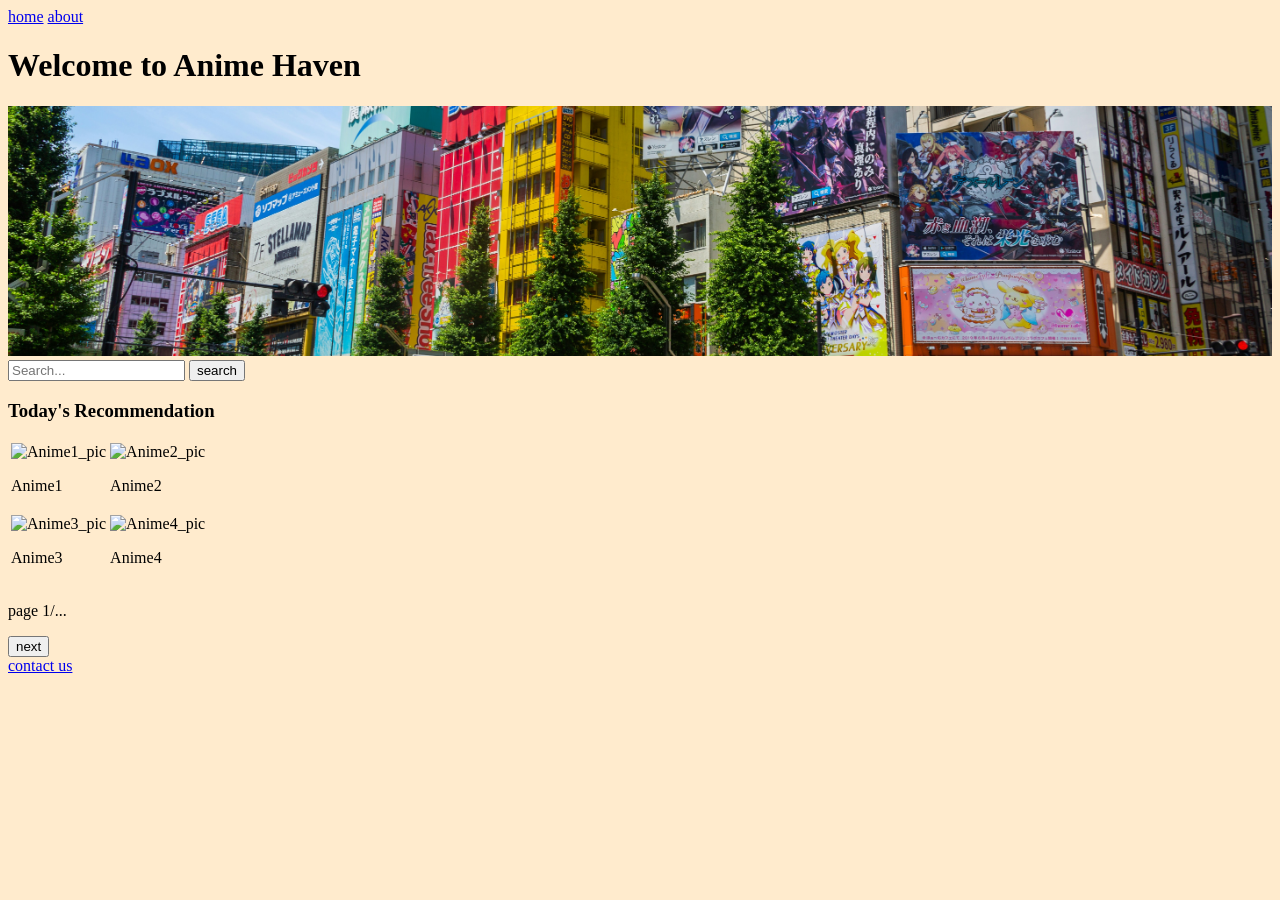
==== index.html @ 59541c29 "two_html_file" ====
<!DOCTYPE html>
<html>
    <head>
        <title>homepage</title>
    </head>

    <body style="background-color: blanchedalmond;">
        <header>
            <nav>
                <a href="index.html">home</a>
                <a href="about.html">about</a>
            </nav>
        </header>
        
        <div>
            <h1>Welcome to Anime Haven</h1>
            <img src="sebastian-kurpiel-R7qWs39obtk-unsplash.jpg" alt="akihabara" width="100%" height="250px" style="object-fit: cover;">
            <div id="search_bar">
                <input type="search" placeholder="Search...">
                <button id="search_button">search</button>
            </div>

            <div id="Todays_Recommendaton">
                <h3>Today's Recommendation</h3>
                <table>
                    <tr>
                        <td>
                            <img src="" alt="Anime1_pic">
                            <p>Anime1</p>
                        </td>
                        <td>
                            <img src="" alt="Anime2_pic">
                            <p>Anime2</p>
                        </td>
                    </tr>
                    <tr>
                        <td>
                            <img src="" alt="Anime3_pic">
                            <p>Anime3</p>
                        </td>
                        <td>
                            <img src="" alt="Anime4_pic">
                            <p>Anime4</p>
                        </td>
                    </tr>
                </table>
                <p>page 1/...</p>
                <button id="next_page">next</button>
            </div>
        </div>

        <footer>
            <a href="#">contact us</a>
        </footer>

    </body>
</html>
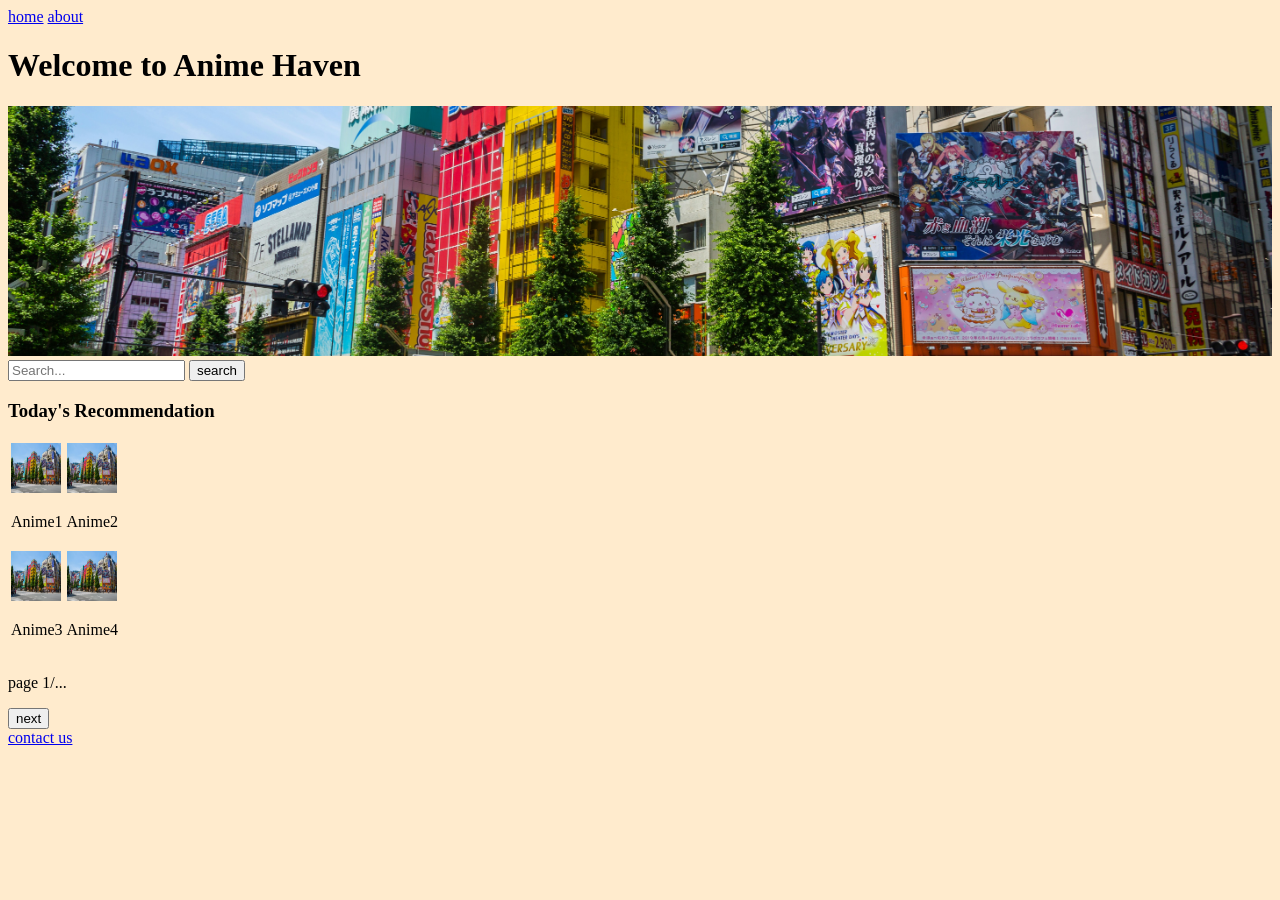
==== commit 2977ae41: "picture_placeholder" ====
--- a/index.html
+++ b/index.html
@@ -25,21 +25,21 @@
                 <table>
                     <tr>
                         <td>
-                            <img src="" alt="Anime1_pic">
+                            <img src="sebastian-kurpiel-R7qWs39obtk-unsplash.jpg" alt="Anime1_pic" width="50px" height="50px">
                             <p>Anime1</p>
                         </td>
                         <td>
-                            <img src="" alt="Anime2_pic">
+                            <img src="sebastian-kurpiel-R7qWs39obtk-unsplash.jpg" alt="Anime2_pic" width="50px" height="50px">
                             <p>Anime2</p>
                         </td>
                     </tr>
                     <tr>
                         <td>
-                            <img src="" alt="Anime3_pic">
+                            <img src="sebastian-kurpiel-R7qWs39obtk-unsplash.jpg" alt="Anime3_pic" width="50px" height="50px">
                             <p>Anime3</p>
                         </td>
                         <td>
-                            <img src="" alt="Anime4_pic">
+                            <img src="sebastian-kurpiel-R7qWs39obtk-unsplash.jpg" alt="Anime4_pic" width="50px" height="50px">
                             <p>Anime4</p>
                         </td>
                     </tr>
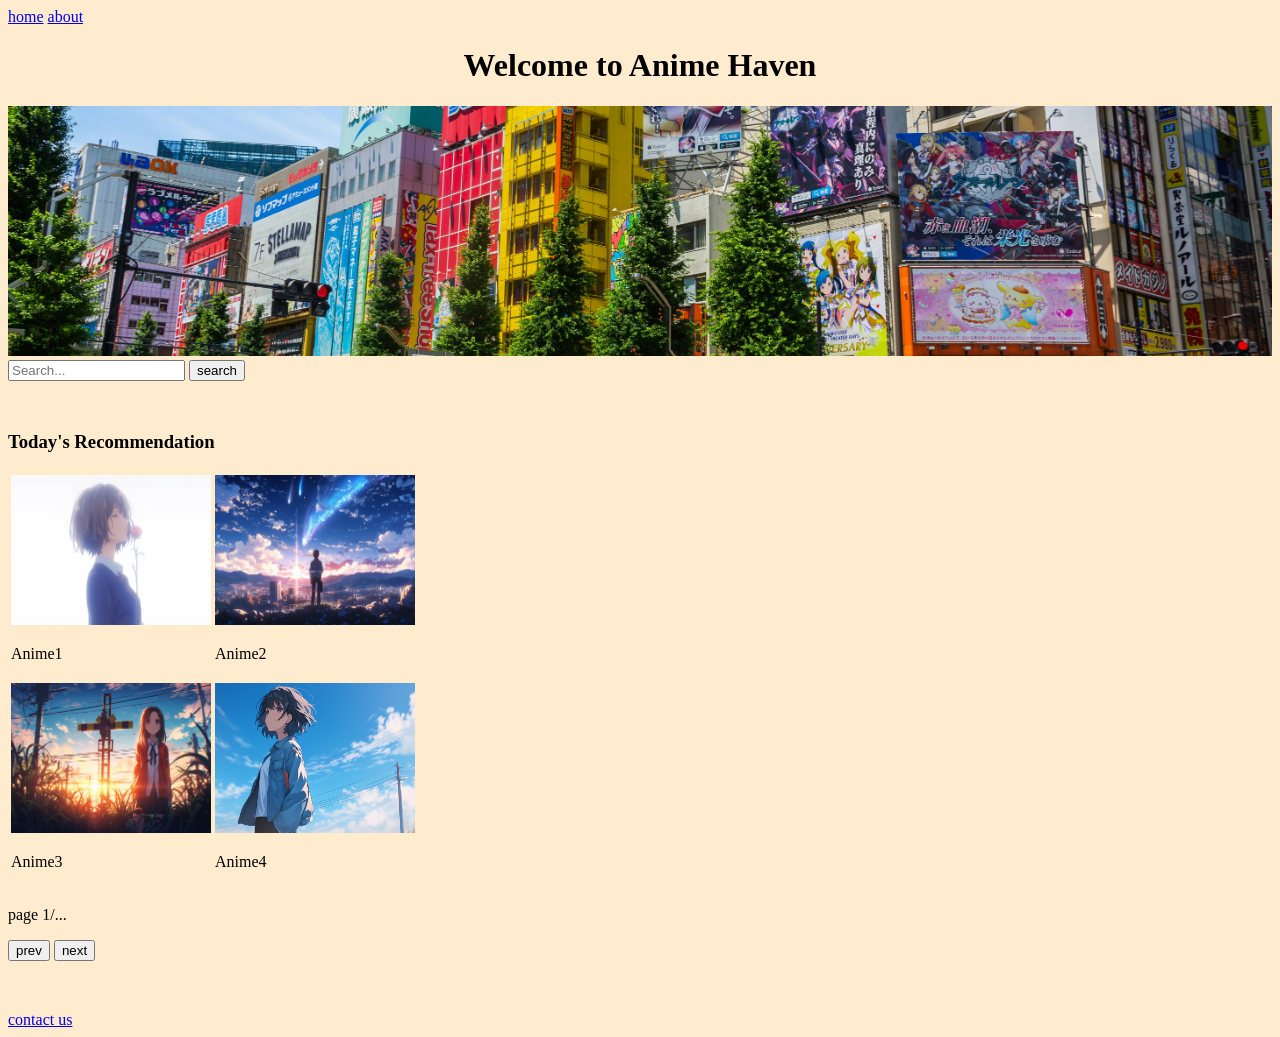
==== commit aae78a1b: "Add CSS_File" ====
--- a/index.html
+++ b/index.html
@@ -2,9 +2,10 @@
 <html>
     <head>
         <title>homepage</title>
+        <link rel="stylesheet" href="style.css">
     </head>
 
-    <body style="background-color: blanchedalmond;">
+    <body>
         <header>
             <nav>
                 <a href="index.html">home</a>
@@ -17,7 +18,7 @@
             <img src="sebastian-kurpiel-R7qWs39obtk-unsplash.jpg" alt="akihabara" width="100%" height="250px" style="object-fit: cover;">
             <div id="search_bar">
                 <input type="search" placeholder="Search...">
-                <button id="search_button">search</button>
+                <button id="search_button"">search</button>
             </div>
 
             <div id="Todays_Recommendaton">
@@ -25,26 +26,27 @@
                 <table>
                     <tr>
                         <td>
-                            <img src="sebastian-kurpiel-R7qWs39obtk-unsplash.jpg" alt="Anime1_pic" width="50px" height="50px">
+                            <img src="qiaominxu_qiao-ming-xu-a-woman-8878127_1920.jpg" alt="Anime1_pic" width="200px" height="150px">
                             <p>Anime1</p>
                         </td>
                         <td>
-                            <img src="sebastian-kurpiel-R7qWs39obtk-unsplash.jpg" alt="Anime2_pic" width="50px" height="50px">
+                            <img src="qiaominxu_qiao-ming-xu-a-woman-8878159_1920.jpg" alt="Anime2_pic" width="200px" height="150px">
                             <p>Anime2</p>
                         </td>
                     </tr>
                     <tr>
                         <td>
-                            <img src="sebastian-kurpiel-R7qWs39obtk-unsplash.jpg" alt="Anime3_pic" width="50px" height="50px">
+                            <img src="qiaominxu_qiao-ming-xu-ai-generated-8750161.jpg" alt="Anime3_pic" width="200px" height="150px">
                             <p>Anime3</p>
                         </td>
                         <td>
-                            <img src="sebastian-kurpiel-R7qWs39obtk-unsplash.jpg" alt="Anime4_pic" width="50px" height="50px">
+                            <img src="qiaominxu_qiao-ming-xu-ai-generated-9362642.png" alt="Anime4_pic" width="200px" height="150px">
                             <p>Anime4</p>
                         </td>
                     </tr>
                 </table>
                 <p>page 1/...</p>
+                <button id="prev_page">prev</button>
                 <button id="next_page">next</button>
             </div>
         </div>
--- a/style.css
+++ b/style.css
@@ -0,0 +1,11 @@
+body {
+    background-color: blanchedalmond;
+}
+
+h1 {
+    text-align: center;
+}
+
+#Todays_Recommendaton {
+    margin: 50px 0px;
+}
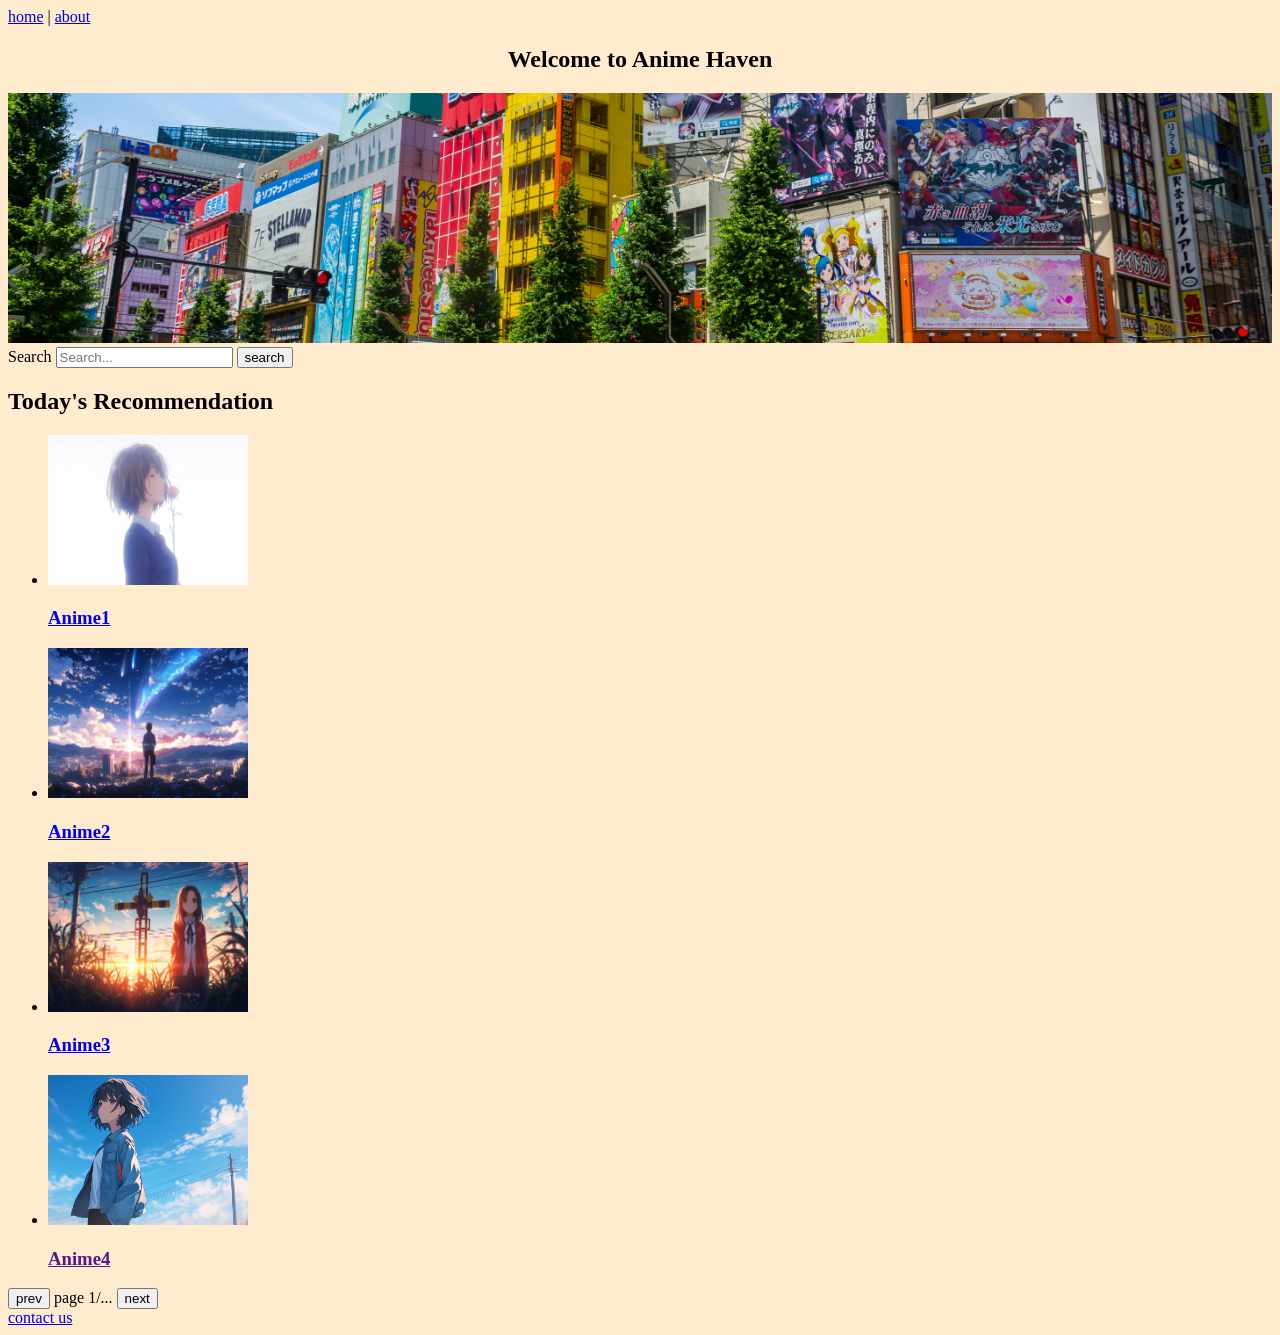
==== commit 4e8f9aca: "modify_the_HTML_tag" ====
--- a/index.html
+++ b/index.html
@@ -9,51 +9,73 @@
         <header>
             <nav>
                 <a href="index.html">home</a>
+                <span>|</span>
                 <a href="about.html">about</a>
             </nav>
         </header>
         
-        <div>
-            <h1>Welcome to Anime Haven</h1>
-            <img src="sebastian-kurpiel-R7qWs39obtk-unsplash.jpg" alt="akihabara" width="100%" height="250px" style="object-fit: cover;">
-            <div id="search_bar">
-                <input type="search" placeholder="Search...">
-                <button id="search_button"">search</button>
-            </div>
+        <main>
+            <section>
+                <h1>Welcome to Anime Haven</h1>
 
-            <div id="Todays_Recommendaton">
-                <h3>Today's Recommendation</h3>
-                <table>
-                    <tr>
-                        <td>
-                            <img src="qiaominxu_qiao-ming-xu-a-woman-8878127_1920.jpg" alt="Anime1_pic" width="200px" height="150px">
-                            <p>Anime1</p>
-                        </td>
-                        <td>
-                            <img src="qiaominxu_qiao-ming-xu-a-woman-8878159_1920.jpg" alt="Anime2_pic" width="200px" height="150px">
-                            <p>Anime2</p>
-                        </td>
-                    </tr>
-                    <tr>
-                        <td>
-                            <img src="qiaominxu_qiao-ming-xu-ai-generated-8750161.jpg" alt="Anime3_pic" width="200px" height="150px">
-                            <p>Anime3</p>
-                        </td>
-                        <td>
-                            <img src="qiaominxu_qiao-ming-xu-ai-generated-9362642.png" alt="Anime4_pic" width="200px" height="150px">
-                            <p>Anime4</p>
-                        </td>
-                    </tr>
-                </table>
-                <p>page 1/...</p>
-                <button id="prev_page">prev</button>
-                <button id="next_page">next</button>
-            </div>
-        </div>
+                <img src="sebastian-kurpiel-R7qWs39obtk-unsplash.jpg" alt="akihabara" width="100%" height="250px" style="object-fit: cover;">
+                
+                <form>
+                    <label for="site-search">Search</label>
+                    <input type="search" placeholder="Search...">
+                    <button id="search_button" type="submit">search</button>
+                </form>
+            </section>
+
+            <section>
+                <h2>Today's Recommendation</h2>
+                
+                <ul>
+                    <li>
+                        <div>
+                            <a href="#">
+                                <img src="qiaominxu_qiao-ming-xu-a-woman-8878127_1920.jpg" alt="Anime1_pic" width="200px" height="150px">
+                                <h3>Anime1</h3>
+                            </a>
+                        </div>
+                    </li>
+                    <li>
+                        <div>
+                            <a href="#">
+                                <img src="qiaominxu_qiao-ming-xu-a-woman-8878159_1920.jpg" alt="Anime2_pic" width="200px" height="150px">
+                                <h3>Anime2</h3>
+                            </a>
+                        </div>
+                    </li>
+                    <li>
+                        <div>
+                            <a href="#">
+                                <img src="qiaominxu_qiao-ming-xu-ai-generated-8750161.jpg" alt="Anime3_pic" width="200px" height="150px">
+                                <h3>Anime3</h3>
+                            </a>
+                        </div>
+                    </li>
+                    <li>
+                        <div>
+                            <a href="">
+                                <img src="qiaominxu_qiao-ming-xu-ai-generated-9362642.png" alt="Anime4_pic" width="200px" height="150px">
+                                <h3>Anime4</h3>
+                            </a>
+                        </div>
+                    </li>
+                </ul>
+
+                <nav>
+                    <button type="button">prev</button>
+                    <span>page 1/...</span>
+                    <button type="button">next</button>
+                </nav>
+            </section>
+
+        </main>
 
         <footer>
             <a href="#">contact us</a>
         </footer>
-
     </body>
 </html>
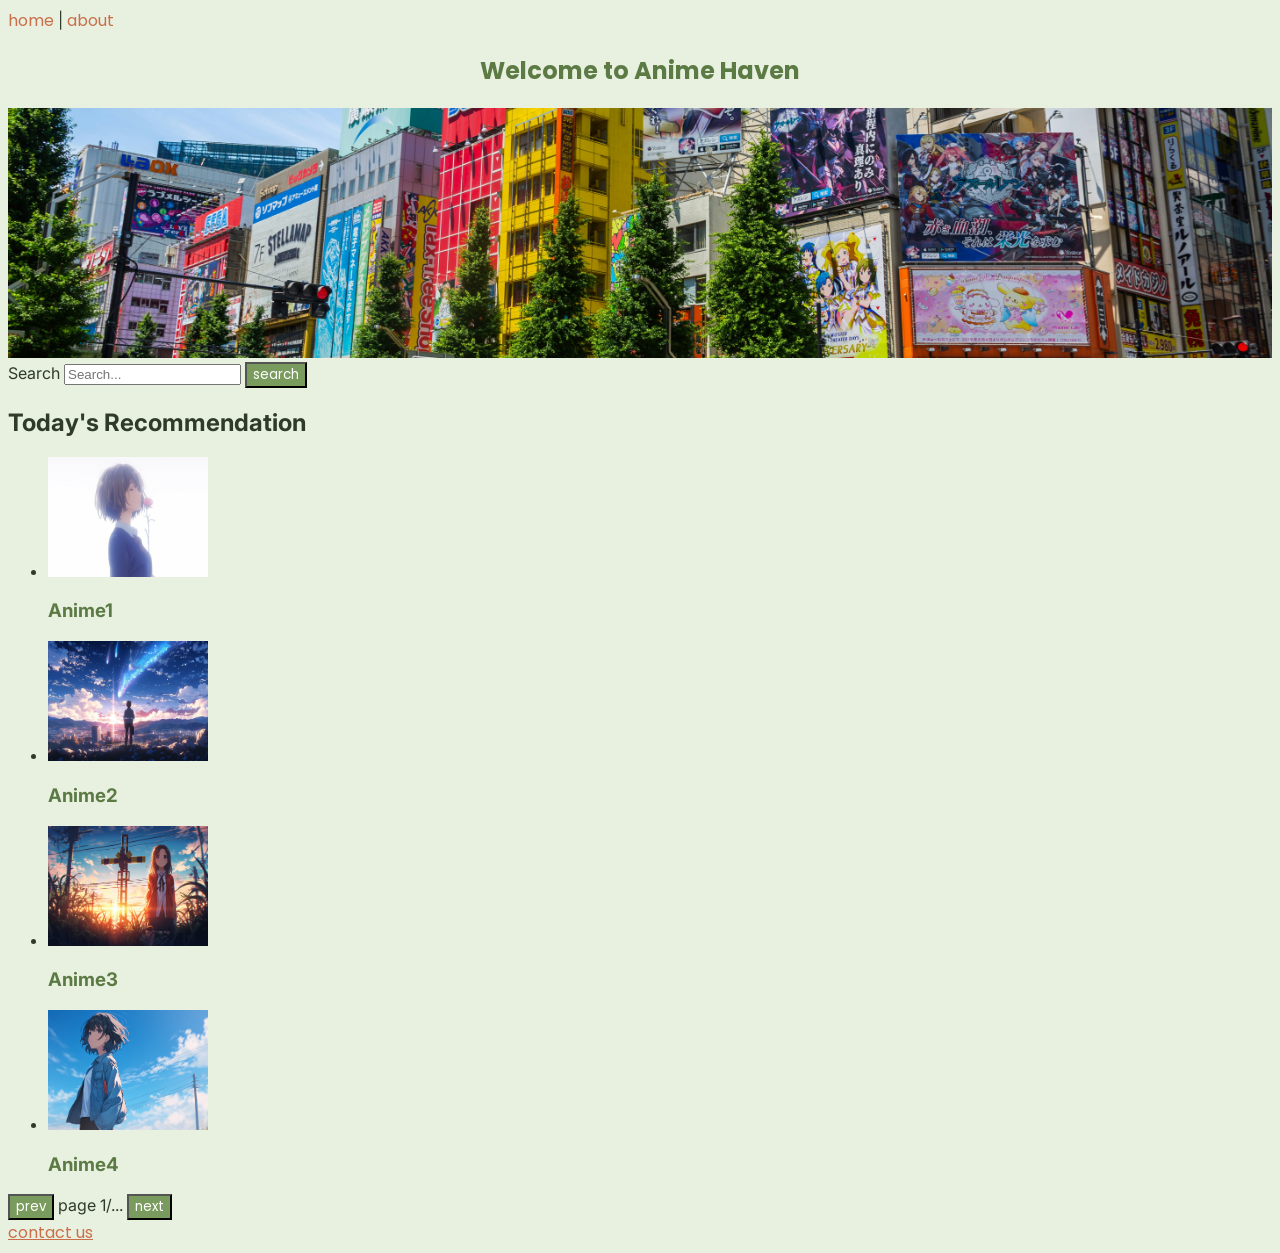
==== commit 65ed0ea4: "CSS version2" ====
--- a/index.html
+++ b/index.html
@@ -1,11 +1,12 @@
 <!DOCTYPE html>
 <html>
     <head>
-        <title>homepage</title>
+        <title>Home</title>
         <link rel="stylesheet" href="style.css">
+        <link rel="stylesheet" href="https://fonts.googleapis.com/css2?family=Inter:wght@400;600&family=Poppins:wght@600;700&display=swap">
     </head>
 
-    <body>
+    <body class="home">
         <header>
             <nav>
                 <a href="index.html">home</a>
@@ -27,14 +28,14 @@
                 </form>
             </section>
 
-            <section>
+            <section class="today-recommendation">
                 <h2>Today's Recommendation</h2>
                 
                 <ul>
                     <li>
                         <div>
                             <a href="#">
-                                <img src="qiaominxu_qiao-ming-xu-a-woman-8878127_1920.jpg" alt="Anime1_pic" width="200px" height="150px">
+                                <img src="qiaominxu_qiao-ming-xu-a-woman-8878127_1920.jpg" alt="Anime1_pic">
                                 <h3>Anime1</h3>
                             </a>
                         </div>
@@ -42,7 +43,7 @@
                     <li>
                         <div>
                             <a href="#">
-                                <img src="qiaominxu_qiao-ming-xu-a-woman-8878159_1920.jpg" alt="Anime2_pic" width="200px" height="150px">
+                                <img src="qiaominxu_qiao-ming-xu-a-woman-8878159_1920.jpg" alt="Anime2_pic">
                                 <h3>Anime2</h3>
                             </a>
                         </div>
@@ -50,7 +51,7 @@
                     <li>
                         <div>
                             <a href="#">
-                                <img src="qiaominxu_qiao-ming-xu-ai-generated-8750161.jpg" alt="Anime3_pic" width="200px" height="150px">
+                                <img src="qiaominxu_qiao-ming-xu-ai-generated-8750161.jpg" alt="Anime3_pic">
                                 <h3>Anime3</h3>
                             </a>
                         </div>
@@ -58,7 +59,7 @@
                     <li>
                         <div>
                             <a href="">
-                                <img src="qiaominxu_qiao-ming-xu-ai-generated-9362642.png" alt="Anime4_pic" width="200px" height="150px">
+                                <img src="qiaominxu_qiao-ming-xu-ai-generated-9362642.png" alt="Anime4_pic">
                                 <h3>Anime4</h3>
                             </a>
                         </div>
--- a/style.css
+++ b/style.css
@@ -1,11 +1,88 @@
-body {
-    background-color: blanchedalmond;
+/*Home Page*/
+body.home{
+    background-color: #e8f0e0;
+    color: #2f3b2a;
+    font-family: "Inter";
 }
 
-h1 {
-    text-align: center;
+.home nav a{
+    color: #c96f4a;
+    text-decoration: none;
+    font-family: "Poppins";
 }
 
-#Todays_Recommendaton {
-    margin: 50px 0px;
+.home nav a:hover{
+    background-color: #c96f4a;
+    color: #ffffff;
+}
+
+.home h1{
+    color: #5c7a44;
+    text-align: center;
+    font-family: "Poppins";
+}
+
+.home button{
+    background-color: #7a9b5e;
+    color: #ffffff;
+    font-family: "Poppins";
+}
+
+.home button:hover{
+    background-color: #5c7a44;
+}
+
+.today-recommendation a{
+    color: #5c7a44;
+    text-decoration: none;
+}
+
+.today-recommendation a:hover h3{
+    background-color: #5c7a44;
+    color: #ffffff;
+}
+
+.today-recommendation img{
+    width: 160px;
+    height: 120px;
+}
+
+.home footer a{
+    color: #c96f4a;
+    font-family: "Poppins";
+}
+
+/* About Page*/
+body.about{
+    background-color: #e6f0f7;
+    color: #1f3a4a;
+    font-family: "Nunito";
+}
+
+.about h1{
+    color: #2f6f9e;
+    text-align: center;
+    font-family: "Quicksand";
+}
+
+.about h2{
+    color: #4a8ac5;
+    font-family: "Quicksand";
+}
+
+.about nav a{
+    color: #7a4a9e;
+    text-decoration: none;
+    font-family: "Quicksand";
+}
+
+.about nav a:hover{
+    background-color: #7a4a9e;
+    color: #ffffff;
+
+}
+
+.about footer a{
+    color: #7a4a9e;
+    text-decoration: underline;
 }
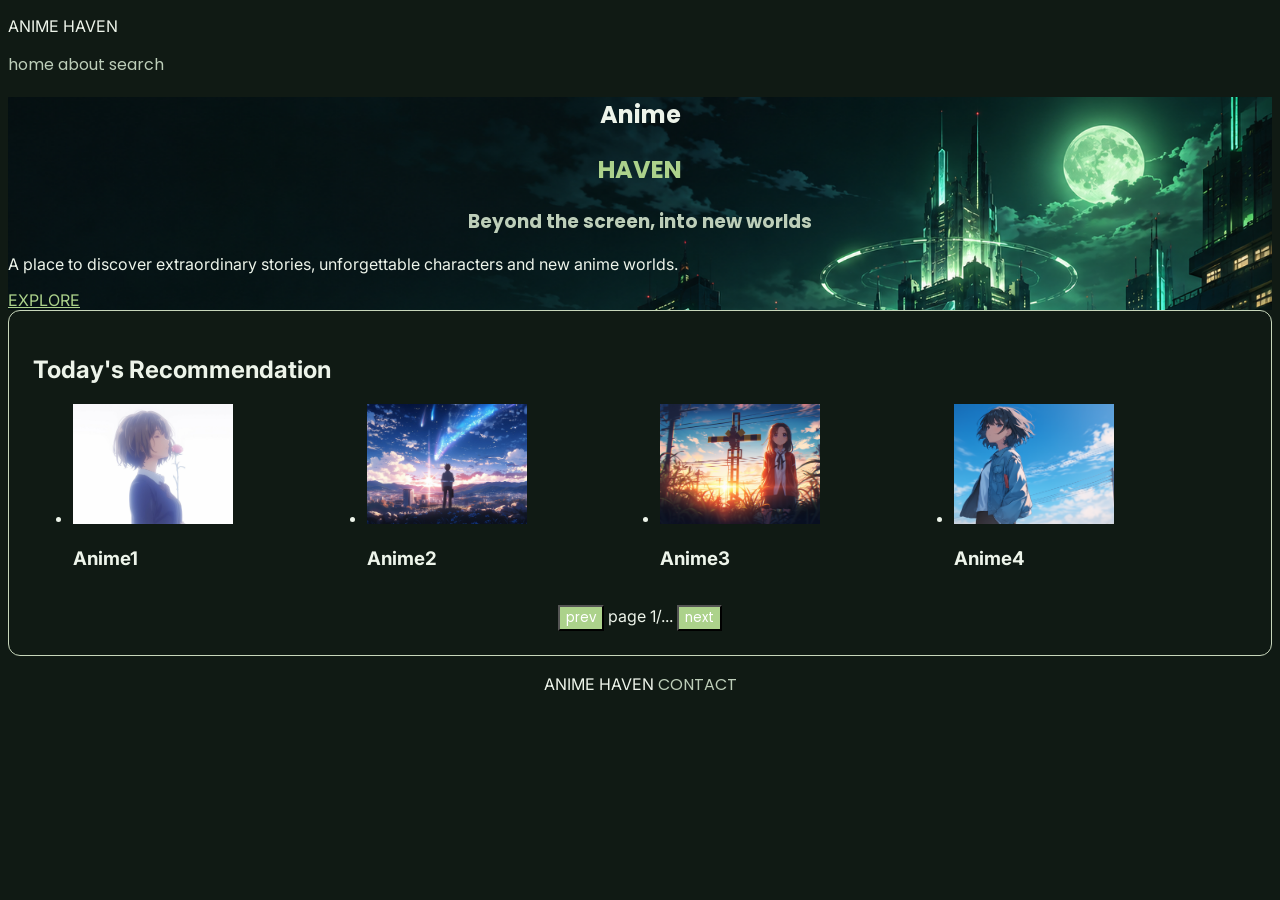
==== commit c07430bc: "modify UI of index" ====
--- a/index.html
+++ b/index.html
@@ -9,33 +9,30 @@
     <body class="home">
         <header>
             <nav>
+                <p>ANIME HAVEN</p>
                 <a href="index.html">home</a>
-                <span>|</span>
                 <a href="about.html">about</a>
+                <a href="">search</a>
             </nav>
         </header>
         
         <main>
-            <section>
-                <h1>Welcome to Anime Haven</h1>
-
-                <img src="sebastian-kurpiel-R7qWs39obtk-unsplash.jpg" alt="akihabara" width="100%" height="250px" style="object-fit: cover;">
-                
-                <form>
-                    <label for="site-search">Search</label>
-                    <input type="search" placeholder="Search...">
-                    <button id="search_button" type="submit">search</button>
-                </form>
+            <section class="hero">
+                <h1>Anime</h1>
+                <h2>HAVEN</h2>
+                <h3>Beyond the screen, into new worlds</h3>
+                <p>A place to discover extraordinary stories, unforgettable characters and new anime worlds.</p>
+                <a href="#">EXPLORE</a>
             </section>
 
-            <section class="today-recommendation">
+            <section class="recommendation">
                 <h2>Today's Recommendation</h2>
                 
                 <ul>
                     <li>
                         <div>
                             <a href="#">
-                                <img src="qiaominxu_qiao-ming-xu-a-woman-8878127_1920.jpg" alt="Anime1_pic">
+                                <img src="Anime1.jpg" alt="Anime1_pic">
                                 <h3>Anime1</h3>
                             </a>
                         </div>
@@ -43,7 +40,7 @@
                     <li>
                         <div>
                             <a href="#">
-                                <img src="qiaominxu_qiao-ming-xu-a-woman-8878159_1920.jpg" alt="Anime2_pic">
+                                <img src="Anime2.jpg" alt="Anime2_pic">
                                 <h3>Anime2</h3>
                             </a>
                         </div>
@@ -51,7 +48,7 @@
                     <li>
                         <div>
                             <a href="#">
-                                <img src="qiaominxu_qiao-ming-xu-ai-generated-8750161.jpg" alt="Anime3_pic">
+                                <img src="Anime3.jpg" alt="Anime3_pic">
                                 <h3>Anime3</h3>
                             </a>
                         </div>
@@ -59,14 +56,14 @@
                     <li>
                         <div>
                             <a href="">
-                                <img src="qiaominxu_qiao-ming-xu-ai-generated-9362642.png" alt="Anime4_pic">
+                                <img src="Anime4.png" alt="Anime4_pic">
                                 <h3>Anime4</h3>
                             </a>
                         </div>
                     </li>
                 </ul>
 
-                <nav>
+                <nav class="page">
                     <button type="button">prev</button>
                     <span>page 1/...</span>
                     <button type="button">next</button>
@@ -76,7 +73,7 @@
         </main>
 
         <footer>
-            <a href="#">contact us</a>
+            <p>ANIME HAVEN <a href="#">CONTACT</a></p>
         </footer>
     </body>
 </html>
--- a/style.css
+++ b/style.css
@@ -1,88 +1,130 @@
+*, *::before, *::after {
+    box-sizing: border-box;
+}
+
 /*Home Page*/
-body.home{
-    background-color: #e8f0e0;
-    color: #2f3b2a;
+body.home {
+    background-color: #101A14;
+    color: #edf4ea;
     font-family: "Inter";
 }
 
-.home nav a{
-    color: #c96f4a;
+.home nav a {
+    color: #bdceb9;
     text-decoration: none;
     font-family: "Poppins";
 }
 
-.home nav a:hover{
-    background-color: #c96f4a;
+.home nav a:hover {
+    background-color: #bdceb9;
     color: #ffffff;
 }
 
-.home h1{
-    color: #5c7a44;
+.home .hero {
+    background-image: url('hero_image.png');
+    background-size: cover;
+}
+
+.home .hero h1 {
+    color: #edf4ea;
     text-align: center;
     font-family: "Poppins";
 }
 
-.home button{
-    background-color: #7a9b5e;
+.home .hero h2 {
+    color: #acd28b;
+    text-align: center;
+    font-family: "Poppins";
+}
+
+.home .hero h3 {
+    color: #bdceb9;
+    text-align: center;
+    font-family: "Poppins";
+}
+
+.home .hero a {
+    color: #acd28b;
+}
+
+.home .recommendation {
+    padding: 24px;
+    margin: 24 auto;
+    border: 1px solid #c7d6bb;
+    border-radius: 12px;
+}
+
+.home .recommendation ul {
+    display: grid;
+    grid-template-columns: repeat(4, 1fr);
+}
+
+.home .recommendation a {
+    color: #edf4ea;
+    text-decoration: none;
+}
+
+.home .recommendation img {
+    width: 160px;
+    height: 120px;
+    object-fit: cover;
+}
+
+.home .page {
+    text-align: center;
+}
+
+.home button {
+    background-color: #acd28b;
     color: #ffffff;
     font-family: "Poppins";
 }
 
-.home button:hover{
-    background-color: #5c7a44;
+.home button:hover {
+    background-color: #637952;
 }
 
-.today-recommendation a{
-    color: #5c7a44;
-    text-decoration: none;
+.home footer {
+    text-align: center;
 }
 
-.today-recommendation a:hover h3{
-    background-color: #5c7a44;
-    color: #ffffff;
-}
-
-.today-recommendation img{
-    width: 160px;
-    height: 120px;
-}
-
-.home footer a{
-    color: #c96f4a;
+.home footer a {
+    color: #bdceb9;
+    text-decoration: none;
     font-family: "Poppins";
 }
 
 /* About Page*/
-body.about{
+body.about {
     background-color: #e6f0f7;
     color: #1f3a4a;
     font-family: "Nunito";
 }
 
-.about h1{
+.about h1 {
     color: #2f6f9e;
     text-align: center;
     font-family: "Quicksand";
 }
 
-.about h2{
+.about h2 {
     color: #4a8ac5;
     font-family: "Quicksand";
 }
 
-.about nav a{
+.about nav a {
     color: #7a4a9e;
     text-decoration: none;
     font-family: "Quicksand";
 }
 
-.about nav a:hover{
+.about nav a:hover {
     background-color: #7a4a9e;
     color: #ffffff;
 
 }
 
-.about footer a{
+.about footer a {
     color: #7a4a9e;
-    text-decoration: underline;
+    text-decoration: none;
 }
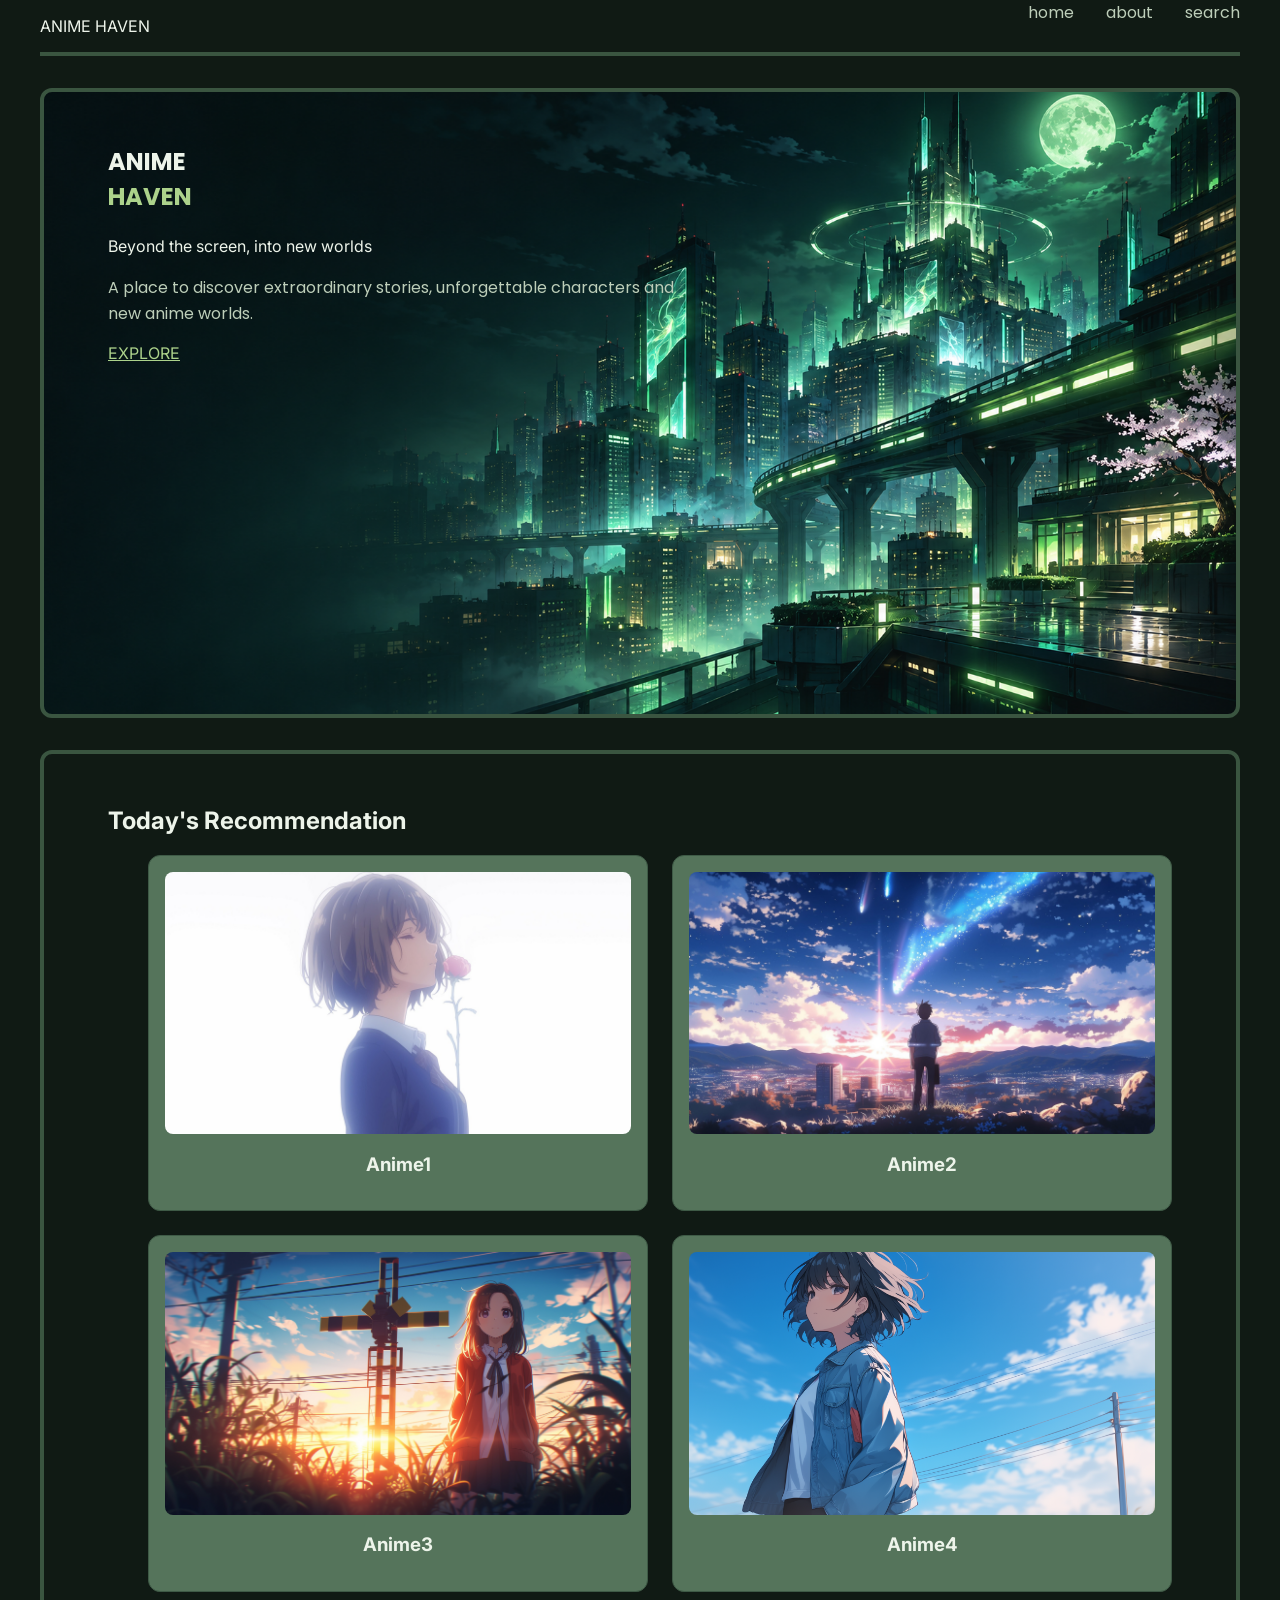
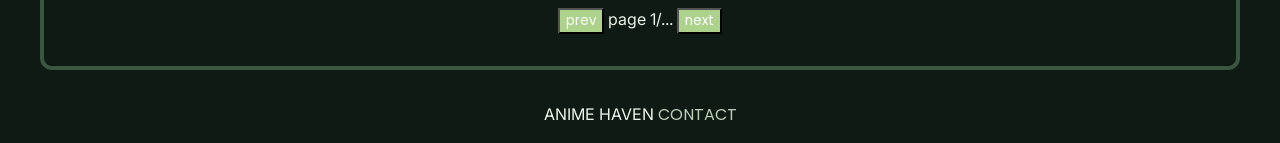
==== commit a5b19581: "Boxmodel" ====
--- a/index.html
+++ b/index.html
@@ -18,14 +18,16 @@
         
         <main>
             <section class="hero">
-                <h1>Anime</h1>
-                <h2>HAVEN</h2>
-                <h3>Beyond the screen, into new worlds</h3>
-                <p>A place to discover extraordinary stories, unforgettable characters and new anime worlds.</p>
-                <a href="#">EXPLORE</a>
+                <h1 class="hero-title">
+                    <span class="title-main">ANIME</span>
+                    <span class="title-accent">HAVEN</span>
+                </h1>
+                <p class="subheading">Beyond the screen, into new worlds</h3>
+                <p class="description">A place to discover extraordinary stories, unforgettable characters and new anime worlds.</p>
+                <a href="#recommendation">EXPLORE</a>
             </section>
 
-            <section class="recommendation">
+            <section class="recommendation" id="recommendation">
                 <h2>Today's Recommendation</h2>
                 
                 <ul>
--- a/style.css
+++ b/style.css
@@ -4,12 +4,25 @@
 
 /*Home Page*/
 body.home {
+    width: min(100% - 2rem, 1200px);
+    margin: auto;
     background-color: #101A14;
     color: #edf4ea;
     font-family: "Inter";
 }
 
-.home nav a {
+.home header nav {
+    display: flex;
+    align-items: 70% center;
+    gap: 2rem;
+    border-bottom: 4px solid #3a5540;
+}
+
+.home header p {
+    margin-right: auto;
+}
+
+.home header a {
     color: #bdceb9;
     text-decoration: none;
     font-family: "Poppins";
@@ -20,57 +33,95 @@
     color: #ffffff;
 }
 
-.home .hero {
-    background-image: url('hero_image.png');
+.hero {
+    min-height: clamp(560px, 70vh, 760px);
+    padding: 2rem 4rem;
+    margin: 2rem auto;
+    border: 4px solid #3a5540;
+    border-radius: 12px;
+    background-image: url('hero_background_image.png');
+    background-position: 10% center;
     background-size: cover;
 }
 
-.home .hero h1 {
+.hero-titel {
+    font-size: clamp(3rem, 6vw, 5.5rem);
+    line-height: 1.05;
+}
+
+.title-main {
     color: #edf4ea;
-    text-align: center;
+    text-align: left;
     font-family: "Poppins";
 }
 
-.home .hero h2 {
+.title-accent {
     color: #acd28b;
-    text-align: center;
+    display: block;
+    text-align: left;
     font-family: "Poppins";
 }
 
-.home .hero h3 {
+.hero p {
+    max-width: 36rem;
+    font-size: 1rem;
+    line-height: 1.6;
+}
+
+ .description {
     color: #bdceb9;
-    text-align: center;
+    text-align: left;
     font-family: "Poppins";
 }
 
-.home .hero a {
+.hero a {
     color: #acd28b;
 }
 
-.home .recommendation {
-    padding: 24px;
-    margin: 24 auto;
-    border: 1px solid #c7d6bb;
+.recommendation {
+    min-height: clamp(560px, 70vh, 760px);
+    padding: 2rem 4rem;
+    margin: 2rem auto;
+    border: 4px solid #3a5540;
     border-radius: 12px;
 }
 
-.home .recommendation ul {
+.recommendation ul {
     display: grid;
-    grid-template-columns: repeat(4, 1fr);
+    grid-template-columns: repeat(2, minmax(0, 1fr));
+    grid-template-rows: repeat(2, minmax(0, 1fr));
+    gap: 1.5rem
 }
 
-.home .recommendation a {
+.recommendation li {
+    list-style: none;
+}
+
+.recommendation li>div {
+    padding: 1rem;
+    border: 1px solid #3e5a46;
+    border-radius: 12px;
+    background-color: #55745b;
+}
+
+.recommendation a {
     color: #edf4ea;
     text-decoration: none;
 }
 
-.home .recommendation img {
-    width: 160px;
-    height: 120px;
+.recommendation img {
+    display: block;
+    width: 100%;
+    aspect-ratio: 16/9;
     object-fit: cover;
+    border-radius: 8px;
 }
 
-.home .page {
+.recommendation h3 {
+    text-align: center;
+}
+
+.page {
     text-align: center;
 }
 
@@ -92,6 +143,11 @@
     color: #bdceb9;
     text-decoration: none;
     font-family: "Poppins";
+}
+
+.home footer a:hover {
+    background-color: #bdceb9;
+    color: #ffffff;
 }
 
 /* About Page*/
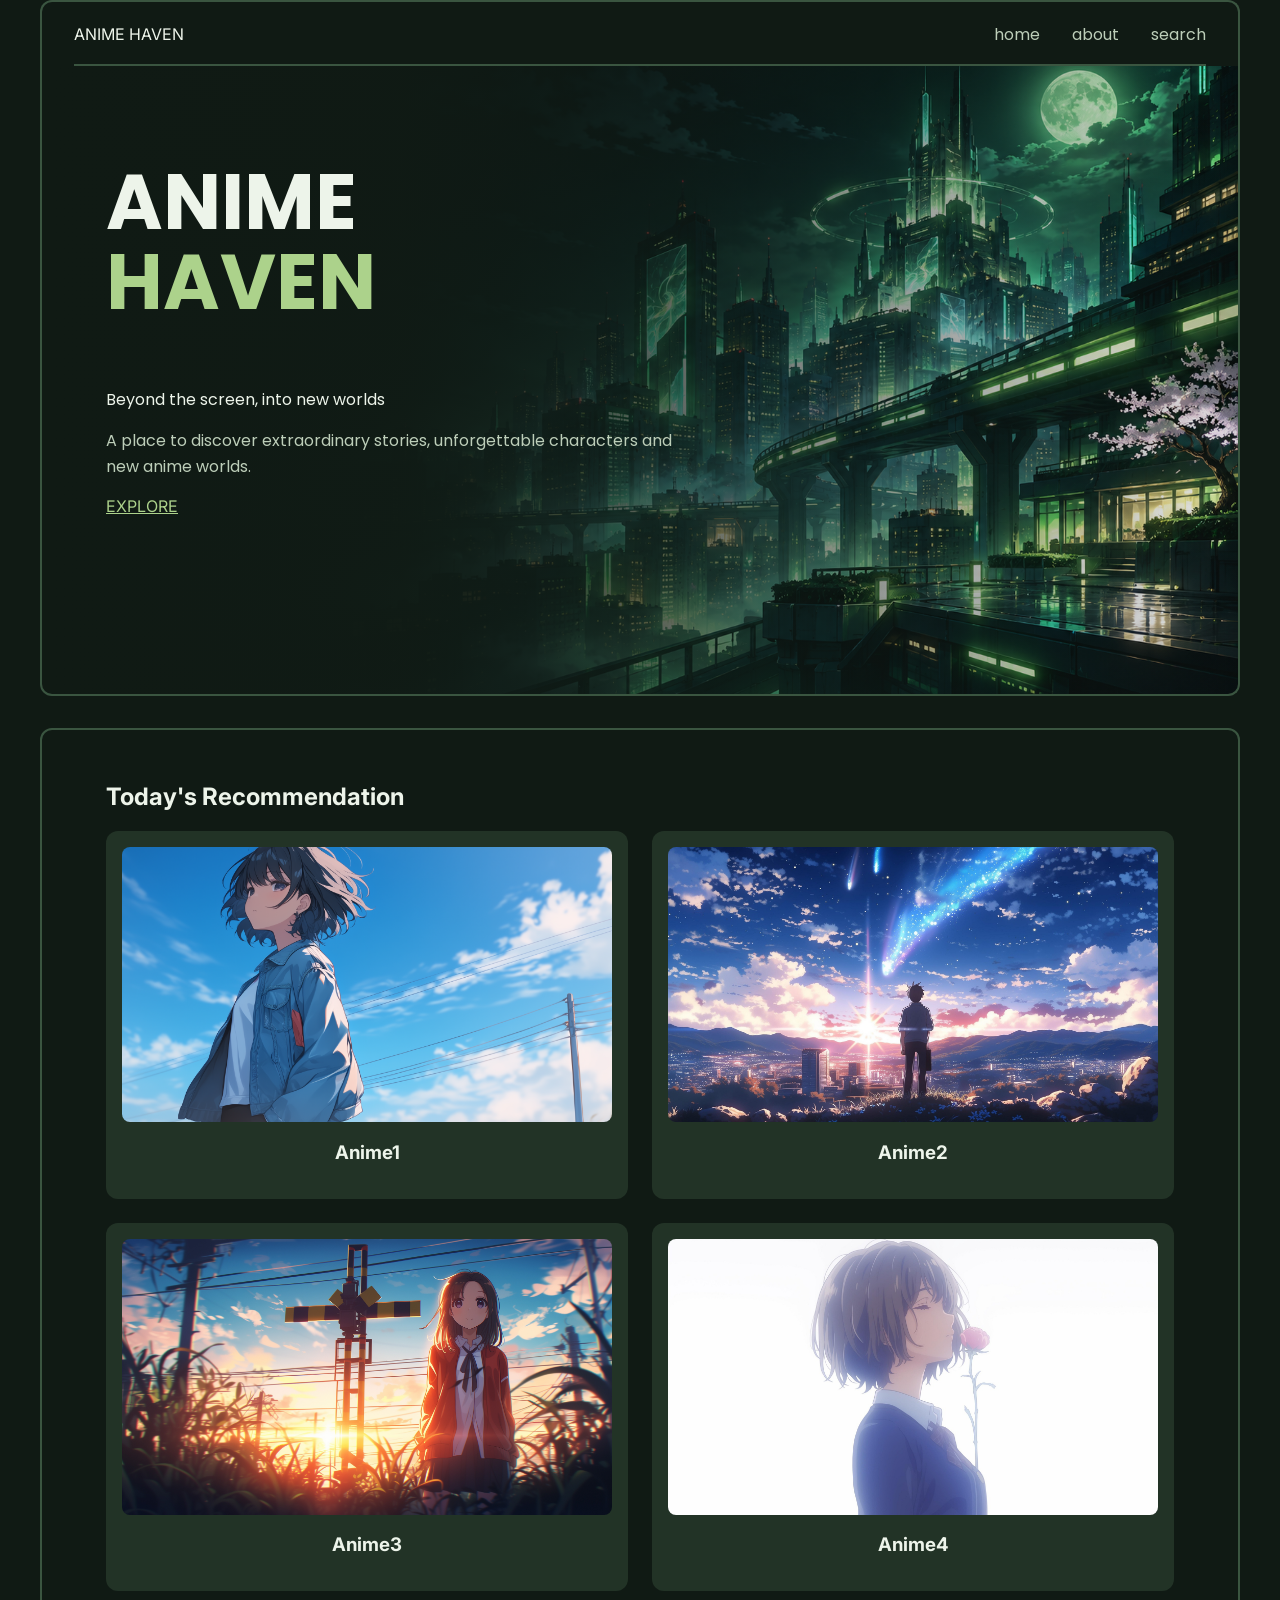
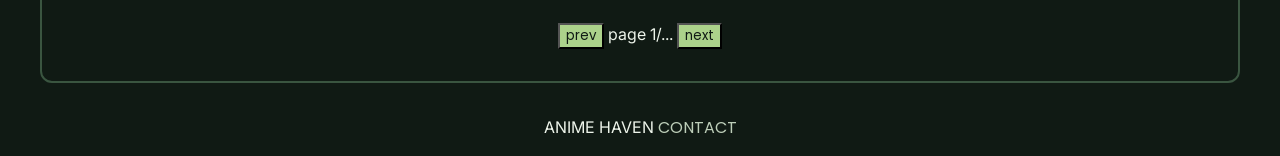
==== commit 26e43473: "modify_boxmodel" ====
--- a/index.html
+++ b/index.html
@@ -1,5 +1,5 @@
 <!DOCTYPE html>
-<html>
+<html lang="en">
     <head>
         <title>Home</title>
         <link rel="stylesheet" href="style.css">
@@ -7,75 +7,77 @@
     </head>
 
     <body class="home">
-        <header>
-            <nav>
-                <p>ANIME HAVEN</p>
-                <a href="index.html">home</a>
-                <a href="about.html">about</a>
-                <a href="">search</a>
-            </nav>
-        </header>
-        
-        <main>
-            <section class="hero">
-                <h1 class="hero-title">
-                    <span class="title-main">ANIME</span>
-                    <span class="title-accent">HAVEN</span>
-                </h1>
-                <p class="subheading">Beyond the screen, into new worlds</h3>
-                <p class="description">A place to discover extraordinary stories, unforgettable characters and new anime worlds.</p>
-                <a href="#recommendation">EXPLORE</a>
-            </section>
+        <div class="container">
+            <header>
+                <nav>
+                    <p>ANIME HAVEN</p>
+                    <a href="index.html">home</a>
+                    <a href="about.html">about</a>
+                    <a href="">search</a>
+                </nav>
+            </header>
+            
+            <main>
+                <section class="hero">
+                    <h1 class="hero-title">
+                        <span class="title-main">ANIME</span>
+                        <span class="title-accent">HAVEN</span>
+                    </h1>
+                    <p class="subheading">Beyond the screen, into new worlds</h3>
+                    <p class="description">A place to discover extraordinary stories, unforgettable characters and new anime worlds.</p>
+                    <a href="#recommendation">EXPLORE</a>
+                </section>
 
-            <section class="recommendation" id="recommendation">
-                <h2>Today's Recommendation</h2>
-                
-                <ul>
-                    <li>
-                        <div>
-                            <a href="#">
-                                <img src="Anime1.jpg" alt="Anime1_pic">
-                                <h3>Anime1</h3>
-                            </a>
-                        </div>
-                    </li>
-                    <li>
-                        <div>
-                            <a href="#">
-                                <img src="Anime2.jpg" alt="Anime2_pic">
-                                <h3>Anime2</h3>
-                            </a>
-                        </div>
-                    </li>
-                    <li>
-                        <div>
-                            <a href="#">
-                                <img src="Anime3.jpg" alt="Anime3_pic">
-                                <h3>Anime3</h3>
-                            </a>
-                        </div>
-                    </li>
-                    <li>
-                        <div>
-                            <a href="">
-                                <img src="Anime4.png" alt="Anime4_pic">
-                                <h3>Anime4</h3>
-                            </a>
-                        </div>
-                    </li>
-                </ul>
+                <section class="recommendation" id="recommendation">
+                    <h2>Today's Recommendation</h2>
+                    
+                    <ul>
+                        <li>
+                            <div>
+                                <a href="#">
+                                    <img src="Anime1.png" alt="Anime1_pic">
+                                    <h3>Anime1</h3>
+                                </a>
+                            </div>
+                        </li>
+                        <li>
+                            <div>
+                                <a href="#">
+                                    <img src="Anime2.jpg" alt="Anime2_pic">
+                                    <h3>Anime2</h3>
+                                </a>
+                            </div>
+                        </li>
+                        <li>
+                            <div>
+                                <a href="#">
+                                    <img src="Anime3.jpg" alt="Anime3_pic">
+                                    <h3>Anime3</h3>
+                                </a>
+                            </div>
+                        </li>
+                        <li>
+                            <div>
+                                <a href="">
+                                    <img src="Anime4.jpg" alt="Anime4_pic">
+                                    <h3>Anime4</h3>
+                                </a>
+                            </div>
+                        </li>
+                    </ul>
 
-                <nav class="page">
-                    <button type="button">prev</button>
-                    <span>page 1/...</span>
-                    <button type="button">next</button>
-                </nav>
-            </section>
+                    <nav class="page">
+                        <button type="button">prev</button>
+                        <span>page 1/...</span>
+                        <button type="button">next</button>
+                    </nav>
+                </section>
 
-        </main>
+            </main>
 
-        <footer>
-            <p>ANIME HAVEN <a href="#">CONTACT</a></p>
-        </footer>
+            <footer>
+                <p>ANIME HAVEN <a href="#">CONTACT</a></p>
+            </footer>
+        </div>
     </body>
 </html>
--- a/style.css
+++ b/style.css
@@ -4,22 +4,45 @@
 
 /*Home Page*/
 body.home {
-    width: min(100% - 2rem, 1200px);
-    margin: auto;
+    margin: 0;
     background-color: #101A14;
     color: #edf4ea;
     font-family: "Inter";
 }
 
+.container {
+    width: min(100% - 2rem, 1200px);
+    margin-inline: auto;
+}
+
+.home header {
+    border: 2px solid #3a5540;
+    border-radius: 12px 12px 0 0;
+    border-bottom: none;
+    margin-bottom: 0;
+}
+
 .home header nav {
     display: flex;
-    align-items: 70% center;
+    position: relative;
+    align-items: center;
     gap: 2rem;
-    border-bottom: 4px solid #3a5540;
+    min-height: 4rem;
+    padding: 0 2rem;
+}
+
+.home header nav::after {
+    content: "";
+    position: absolute;
+    bottom: 0;
+    left: 2rem;
+    right: 2rem;
+    height: 2px;
+    background-color: #3a5540;
 }
 
 .home header p {
-    margin-right: auto;
+    margin: 0 auto 0 0;
 }
 
 .home header a {
@@ -30,48 +53,48 @@
 
 .home nav a:hover {
     background-color: #bdceb9;
-    color: #ffffff;
+    color: #101A14;
 }
 
 .hero {
     min-height: clamp(560px, 70vh, 760px);
     padding: 2rem 4rem;
-    margin: 2rem auto;
-    border: 4px solid #3a5540;
-    border-radius: 12px;
-    background-image: url('hero_background_image.png');
-    background-position: 10% center;
+    margin: 0 auto 2rem;
+    border: 2px solid #3a5540;
+    border-radius: 0 0 12px 12px;
+    border-top: none;
+    background-image: linear-gradient(to right, #101a14 0%, rgba(16,26,20,0.95) 30%, rgba(16,26,20,0.5) 65%, rgba(16,26,20,0.1) 100%), url('hero_background_image.png');
+    background-position: 70% center;
     background-size: cover;
 }
 
-.hero-titel {
+.hero-title {
     font-size: clamp(3rem, 6vw, 5.5rem);
     line-height: 1.05;
+    font-family: "Poppins";
 }
 
 .title-main {
     color: #edf4ea;
     text-align: left;
-    font-family: "Poppins";
 }
 
 .title-accent {
     color: #acd28b;
     display: block;
     text-align: left;
-    font-family: "Poppins";
 }
 
 .hero p {
     max-width: 36rem;
     font-size: 1rem;
     line-height: 1.6;
+    font-family: "Poppins";
 }
 
  .description {
     color: #bdceb9;
     text-align: left;
-    font-family: "Poppins";
 }
 
 .hero a {
@@ -79,10 +102,9 @@
 }
 
 .recommendation {
-    min-height: clamp(560px, 70vh, 760px);
     padding: 2rem 4rem;
     margin: 2rem auto;
-    border: 4px solid #3a5540;
+    border: 2px solid #3a5540;
     border-radius: 12px;
 }
 
@@ -90,18 +112,16 @@
     display: grid;
     grid-template-columns: repeat(2, minmax(0, 1fr));
     grid-template-rows: repeat(2, minmax(0, 1fr));
-    gap: 1.5rem
-}
-
-.recommendation li {
+    gap: 1.5rem;
+    margin: 0;
+    padding: 0;
     list-style: none;
 }
 
 .recommendation li>div {
     padding: 1rem;
-    border: 1px solid #3e5a46;
     border-radius: 12px;
-    background-color: #55745b;
+    background-color: #223326;
 }
 
 .recommendation a {
@@ -122,12 +142,13 @@
 }
 
 .page {
+    margin: 2rem auto 0;
     text-align: center;
 }
 
 .home button {
     background-color: #acd28b;
-    color: #ffffff;
+    color: #101A14;
     font-family: "Poppins";
 }
 
@@ -147,7 +168,7 @@
 
 .home footer a:hover {
     background-color: #bdceb9;
-    color: #ffffff;
+    color: #101A14;
 }
 
 /* About Page*/
